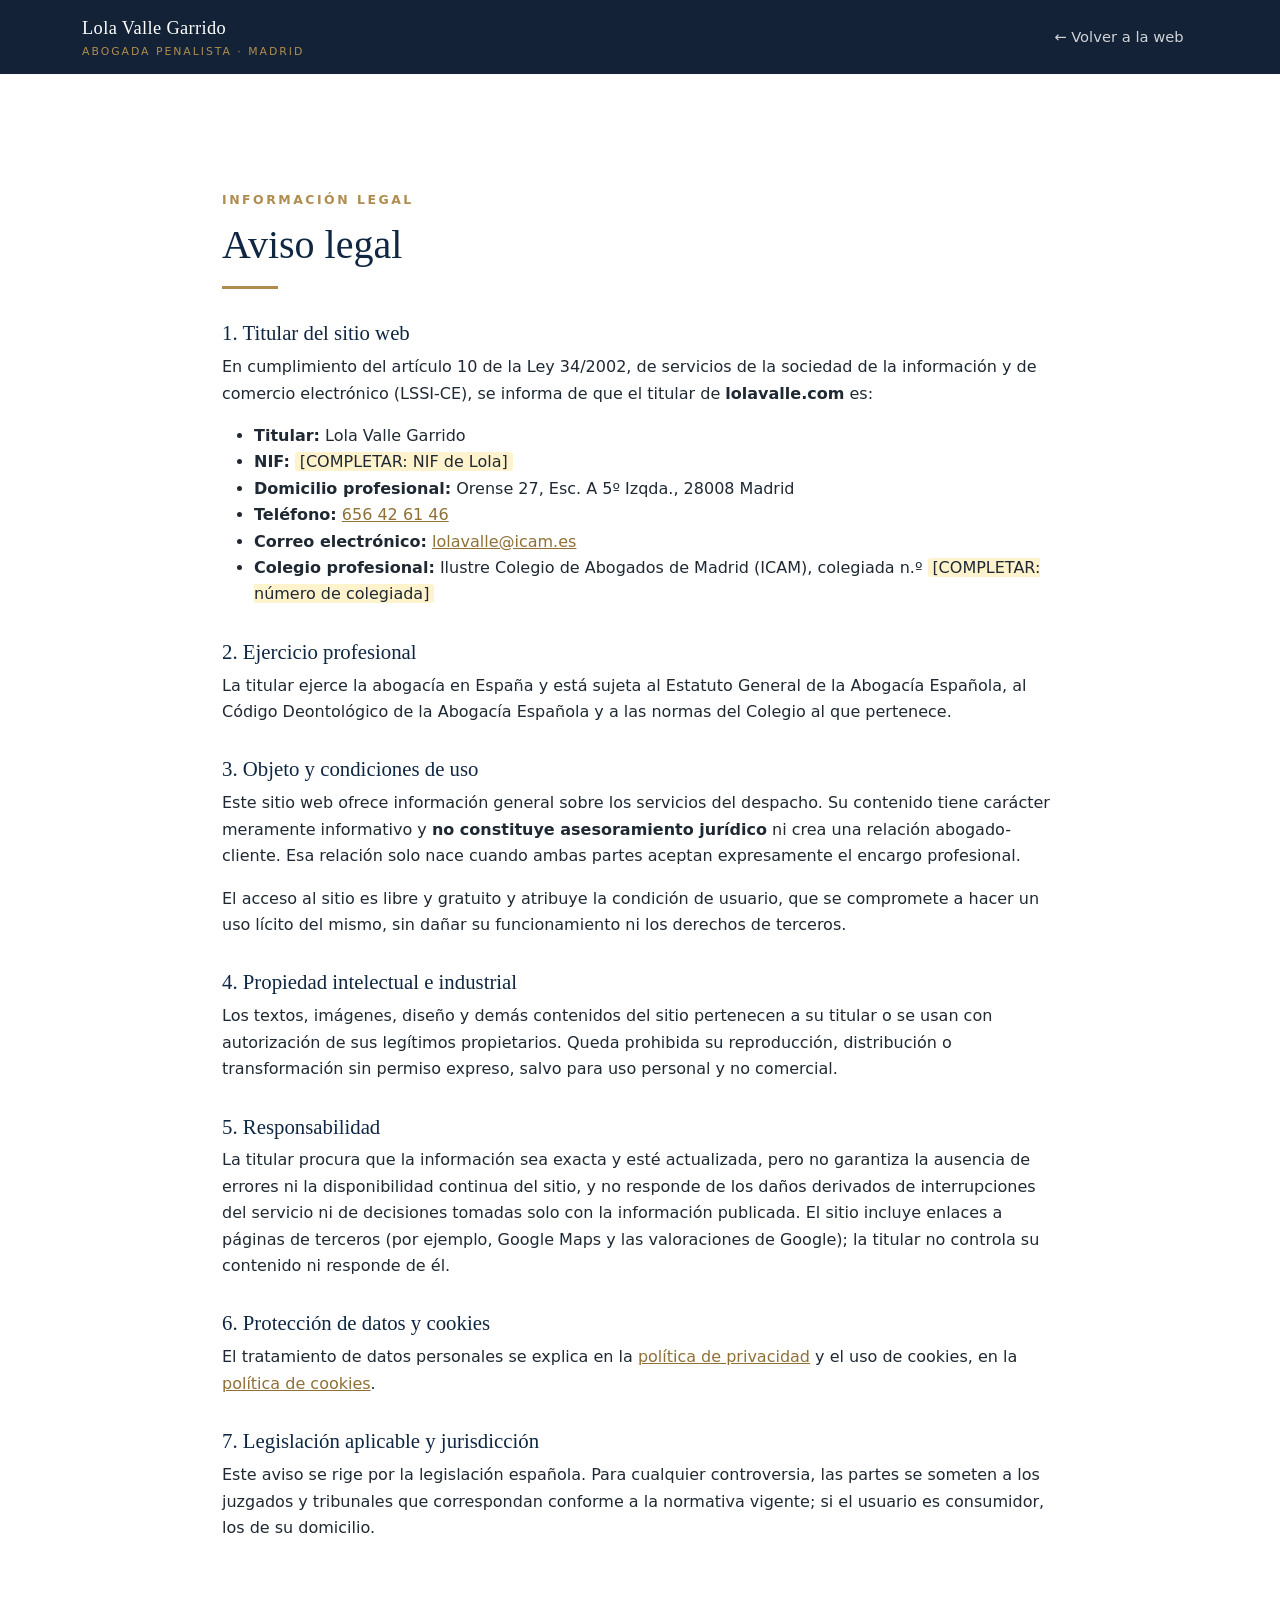
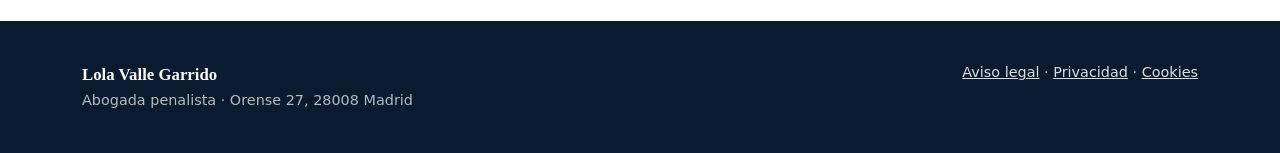
==== aviso-legal.html @ 3a5ec790 "feat: páginas legales (aviso legal, privacidad y cookies) enlazadas desde el pie Borrador con campos" ====
<!DOCTYPE html>
<html lang="es">
<head>
    <meta charset="UTF-8">
    <meta name="viewport" content="width=device-width, initial-scale=1.0">
    <title>Aviso legal | Lola Valle Garrido - Abogada Penalista</title>
    <meta name="description" content="Aviso legal de lolavalle.com: titular, condiciones de uso y responsabilidad.">
    <meta name="robots" content="noindex, follow">
    <meta name="theme-color" content="#0f2742">
    <link rel="canonical" href="https://lolavalle.com/aviso-legal.html" />
    <link href="https://cdn.jsdelivr.net/npm/bootstrap@5.3.9/dist/css/bootstrap.min.css" rel="stylesheet"
          integrity="sha384-yEPZ7jP9S0QKiUQ0m3jjsO4ProIW7wvR9gXkI7JOGa2XVsw53Yke2bsdkBbjmmiX" crossorigin="anonymous">
    <link href="css/style.css" rel="stylesheet">
    <script defer src="https://umami.dvillaj.synology.me/script.js" data-website-id="c3ab261e-1796-4590-8226-f2264c0a287e"></script>
</head>
<body>
    <nav class="navbar site-nav">
        <div class="container">
            <a class="navbar-brand brand" href="index.html">
                Lola Valle Garrido
                <small>Abogada penalista · Madrid</small>
            </a>
            <a class="nav-link" href="index.html">&larr; Volver a la web</a>
        </div>
    </nav>

    <main class="legal-page">
        <div class="container">
            <span class="kicker">Información legal</span>
            <h1>Aviso legal</h1>
            <hr class="rule rule-left">
            <h2>1. Titular del sitio web</h2>
            <p>En cumplimiento del artículo 10 de la Ley 34/2002, de servicios de la sociedad de la información y de comercio
            electrónico (LSSI-CE), se informa de que el titular de <strong>lolavalle.com</strong> es:</p>
            <ul>
                <li><strong>Titular:</strong> Lola Valle Garrido</li>
                <li><strong>NIF:</strong> <span class="pendiente">[COMPLETAR: NIF de Lola]</span></li>
                <li><strong>Domicilio profesional:</strong> Orense 27, Esc. A 5º Izqda., 28008 Madrid</li>
                <li><strong>Teléfono:</strong> <a href="tel:+34656426146">656 42 61 46</a></li>
                <li><strong>Correo electrónico:</strong> <a href="mailto:lolavalle@icam.es">lolavalle@icam.es</a></li>
                <li><strong>Colegio profesional:</strong> Ilustre Colegio de Abogados de Madrid (ICAM), colegiada n.º <span class="pendiente">[COMPLETAR: número de colegiada]</span></li>
            </ul>

            <h2>2. Ejercicio profesional</h2>
            <p>La titular ejerce la abogacía en España y está sujeta al Estatuto General de la Abogacía Española, al Código
            Deontológico de la Abogacía Española y a las normas del Colegio al que pertenece.</p>

            <h2>3. Objeto y condiciones de uso</h2>
            <p>Este sitio web ofrece información general sobre los servicios del despacho. Su contenido tiene carácter meramente
            informativo y <strong>no constituye asesoramiento jurídico</strong> ni crea una relación abogado-cliente. Esa relación
            solo nace cuando ambas partes aceptan expresamente el encargo profesional.</p>
            <p>El acceso al sitio es libre y gratuito y atribuye la condición de usuario, que se compromete a hacer un uso lícito
            del mismo, sin dañar su funcionamiento ni los derechos de terceros.</p>

            <h2>4. Propiedad intelectual e industrial</h2>
            <p>Los textos, imágenes, diseño y demás contenidos del sitio pertenecen a su titular o se usan con autorización de sus
            legítimos propietarios. Queda prohibida su reproducción, distribución o transformación sin permiso expreso, salvo para
            uso personal y no comercial.</p>

            <h2>5. Responsabilidad</h2>
            <p>La titular procura que la información sea exacta y esté actualizada, pero no garantiza la ausencia de errores ni la
            disponibilidad continua del sitio, y no responde de los daños derivados de interrupciones del servicio ni de
            decisiones tomadas solo con la información publicada. El sitio incluye enlaces a páginas de terceros (por ejemplo,
            Google Maps y las valoraciones de Google); la titular no controla su contenido ni responde de él.</p>

            <h2>6. Protección de datos y cookies</h2>
            <p>El tratamiento de datos personales se explica en la <a href="privacidad.html">política de privacidad</a> y el uso
            de cookies, en la <a href="cookies.html">política de cookies</a>.</p>

            <h2>7. Legislación aplicable y jurisdicción</h2>
            <p>Este aviso se rige por la legislación española. Para cualquier controversia, las partes se someten a los juzgados y
            tribunales que correspondan conforme a la normativa vigente; si el usuario es consumidor, los de su domicilio.</p>
        </div>
    </main>

    <footer>
        <div class="container d-flex flex-column flex-md-row justify-content-between gap-3">
            <div>
                <strong>Lola Valle Garrido</strong><br>
                Abogada penalista · Orense 27, 28008 Madrid
            </div>
            <div class="text-md-end">
                <a href="aviso-legal.html">Aviso legal</a> · <a href="privacidad.html">Privacidad</a> · <a href="cookies.html">Cookies</a>
            </div>
        </div>
    </footer>
</body>
</html>
---- css/style.css ----
:root {
    --navy: #0f2742;
    --navy-deep: #0a1a2f;
    --gold: #b08d4f;
    --gold-dark: #8f7036;
    --paper: #f6f4ef;
    --ink: #1f2933;
    --muted: #5f6b7a;
    --line: #e4dfd3;
    --bs-body-font-family: 'Segoe UI', system-ui, -apple-system, Roboto, 'Helvetica Neue', Arial, sans-serif;
    --serif: Georgia, 'Times New Roman', serif;
}
html { scroll-behavior: smooth; scroll-padding-top: 76px; }
body { color: var(--ink); line-height: 1.65; background: #fff; }
h1, h2, h3, h4, .brand { font-family: var(--serif); }
a { color: var(--gold-dark); }

/* Botones */
.btn-gold {
    background: var(--gold);
    border: 1px solid var(--gold);
    color: #fff;
    font-weight: 600;
    padding: .8rem 1.6rem;
    border-radius: 2px;
    letter-spacing: .02em;
}
.btn-gold:hover, .btn-gold:focus { background: var(--gold-dark); border-color: var(--gold-dark); color: #fff; }
.btn-ghost {
    border: 1px solid rgba(255,255,255,.7);
    color: #fff;
    font-weight: 600;
    padding: .8rem 1.6rem;
    border-radius: 2px;
}
.btn-ghost:hover, .btn-ghost:focus { background: #fff; color: var(--navy); }

/* Barra de navegación */
.site-nav { background: rgba(10, 26, 47, .96); backdrop-filter: blur(6px); }
.site-nav .navbar-brand { color: #fff; font-size: 1.15rem; letter-spacing: .02em; }
.site-nav .navbar-brand small { display: block; font-family: var(--bs-body-font-family); font-size: .68rem; letter-spacing: .18em; text-transform: uppercase; color: var(--gold); }
.site-nav .nav-link { color: rgba(255,255,255,.8); font-size: .92rem; padding: .5rem .9rem; }
.site-nav .nav-link:hover, .site-nav .nav-link.active { color: #fff; }
.site-nav .nav-link.active { box-shadow: inset 0 -2px 0 var(--gold); }
.navbar-toggler { border-color: rgba(255,255,255,.4); }
.navbar-toggler-icon { filter: invert(1); }

/* Portada */
.hero {
    position: relative;
    padding: 9rem 0 6rem;
    color: #fff;
    background:
        linear-gradient(100deg, rgba(10,26,47,.94) 0%, rgba(10,26,47,.78) 55%, rgba(10,26,47,.35) 100%),
        url('../images/header-880.webp') center / cover no-repeat;
}
@media (max-width: 767.98px) {
    .hero {
        background-image:
            linear-gradient(100deg, rgba(10,26,47,.94) 0%, rgba(10,26,47,.78) 55%, rgba(10,26,47,.35) 100%),
            url('../images/header-480.webp');
    }
}
.kicker { text-transform: uppercase; letter-spacing: .2em; font-size: .78rem; color: var(--gold); font-weight: 600; }
.hero h1 { font-size: clamp(2rem, 4.6vw, 3.4rem); line-height: 1.15; font-weight: 700; max-width: 18ch; margin: .75rem 0 1.25rem; }
.hero .lead { max-width: 52ch; color: rgba(255,255,255,.88); font-size: 1.15rem; }
.hero-note { color: rgba(255,255,255,.75); font-size: .9rem; margin-top: 1.1rem; }

/* Franja de confianza */
.trust { background: var(--navy); color: #fff; }
.trust-item { padding: 1.5rem 1rem; text-align: center; }
.trust-item strong { display: block; font-family: var(--serif); font-size: 1.05rem; color: #fff; }
.trust-item span { font-size: .88rem; color: rgba(255,255,255,.7); }
@media (min-width: 768px) { .trust-item + .trust-item { border-left: 1px solid rgba(255,255,255,.14); } }

/* Secciones */
section { padding: 5rem 0; }
.section-alt { background: var(--paper); }
.section-head { max-width: 44rem; margin: 0 auto 3rem; text-align: center; }
.section-head h2 { font-size: clamp(1.7rem, 3vw, 2.3rem); color: var(--navy); margin-top: .5rem; }
.section-head p { color: var(--muted); }
.rule { width: 56px; height: 3px; background: var(--gold); margin: 1.1rem auto 0; border: 0; opacity: 1; }

/* Tarjetas de áreas */
.area-card {
    height: 100%;
    background: #fff;
    border: 1px solid var(--line);
    border-top: 3px solid var(--gold);
    border-radius: 2px;
    padding: 2rem 1.75rem;
    transition: transform .2s ease, box-shadow .2s ease;
}
.area-card:hover { transform: translateY(-4px); box-shadow: 0 14px 30px rgba(15,39,66,.1); }
.area-card .icon { width: 48px; height: 48px; color: var(--gold); margin-bottom: 1rem; }
.area-card h3 { font-size: 1.35rem; color: var(--navy); }
.area-card p { color: var(--muted); font-size: .96rem; }
.check-list { list-style: none; padding: 0; margin: 1.25rem 0 0; }
.check-list li { position: relative; padding: .35rem 0 .35rem 1.6rem; font-size: .96rem; }
.check-list li::before {
    content: ""; position: absolute; left: 0; top: .78rem; width: 12px; height: 7px;
    border-left: 2px solid var(--gold); border-bottom: 2px solid var(--gold); transform: rotate(-45deg);
}

/* Defensa y acusación */
.role-card { background: var(--navy); color: #fff; border-radius: 2px; padding: 2.25rem; height: 100%; }
.role-card.alt { background: #fff; color: var(--ink); border: 1px solid var(--line); }
.role-card h3 { font-size: 1.5rem; margin: .4rem 0 1rem; }
.role-card p { margin: 0; opacity: .92; }
.role-card .kicker { color: var(--gold); }
.role-card.alt h3 { color: var(--navy); }

/* Otras especialidades */
.chips { display: flex; flex-wrap: wrap; gap: .6rem; justify-content: center; }
.chip { background: #fff; border: 1px solid var(--line); border-radius: 999px; padding: .5rem 1.15rem; font-size: .95rem; color: var(--navy); }

/* Medios */
.media-card { background: #fff; border: 1px solid var(--line); border-radius: 2px; height: 100%; display: flex; flex-direction: column; }
.media-card .body { padding: 1.5rem; flex: 1; }
.media-card .tag { font-size: .72rem; text-transform: uppercase; letter-spacing: .14em; color: var(--gold-dark); font-weight: 600; }
.media-card h3 { font-size: 1.15rem; color: var(--navy); margin: .4rem 0 .75rem; }
.media-card p { font-size: .92rem; color: var(--muted); margin: 0; }
.media-card iframe { display: block; width: 100%; height: 166px; border: 0; }
.sc-credit { font-size: 10px; color: #aaa; padding: .4rem 1rem; overflow: hidden; white-space: nowrap; text-overflow: ellipsis; }
.sc-credit a { color: #aaa; text-decoration: none; }

/* Contacto */
.contact-card { background: var(--navy); color: #fff; border-radius: 2px; padding: 2.25rem; height: 100%; }
.contact-card h3 { font-size: 1.5rem; }
.contact-card a { color: #fff; }
.contact-line { display: flex; gap: .9rem; align-items: flex-start; margin-top: 1.4rem; }
.contact-line svg { flex: none; margin-top: .25rem; fill: var(--gold); }
.contact-line small { display: block; text-transform: uppercase; letter-spacing: .12em; font-size: .7rem; color: rgba(255,255,255,.6); }
.form-panel { background: #fff; border: 1px solid var(--line); border-radius: 2px; padding: 2.25rem; }
.form-label { font-weight: 600; font-size: .9rem; color: var(--navy); }
.form-control { border-radius: 2px; padding: .7rem .9rem; border-color: #cfc9ba; }
.form-control:focus { border-color: var(--gold); box-shadow: 0 0 0 .2rem rgba(176,141,79,.2); }
.required-field::after { content: " *"; color: #b42318; }
#formError { display: none; }

/* Pie */
footer { background: var(--navy-deep); color: rgba(255,255,255,.7); padding: 2.5rem 0; font-size: .9rem; }
footer strong { color: #fff; font-family: var(--serif); font-size: 1.05rem; }
footer a { color: rgba(255,255,255,.85); }

/* Botón de llamada flotante en móvil */
.call-fab {
    position: fixed; right: 1rem; bottom: 1rem; z-index: 1030;
    display: none; align-items: center; gap: .5rem;
    background: var(--gold); color: #fff; font-weight: 600; text-decoration: none;
    padding: .8rem 1.2rem; border-radius: 999px; box-shadow: 0 8px 20px rgba(0,0,0,.3);
}
.call-fab:hover { color: #fff; background: var(--gold-dark); }
@media (max-width: 767.98px) {
    .call-fab { display: inline-flex; }
    .hero { padding: 7rem 0 4rem; }
    section { padding: 3.5rem 0; }
}
@media (prefers-reduced-motion: reduce) {
    html { scroll-behavior: auto; }
    .area-card { transition: none; }
}

/* Páginas legales */
.legal-page { padding: 7rem 0 4rem; max-width: 860px; margin: 0 auto; }
.legal-page h1 { color: var(--navy); font-size: clamp(1.8rem, 3.5vw, 2.5rem); margin-top: .5rem; }
.legal-page h2 { color: var(--navy); font-size: 1.3rem; margin-top: 2rem; }
.legal-page .rule-left { margin-left: 0; }
.legal-page .pendiente { background: #fff3cd; padding: 0 .3rem; border-radius: 3px; }
.form-legal { font-size: .85rem; color: var(--muted); margin: .75rem 0 0; }
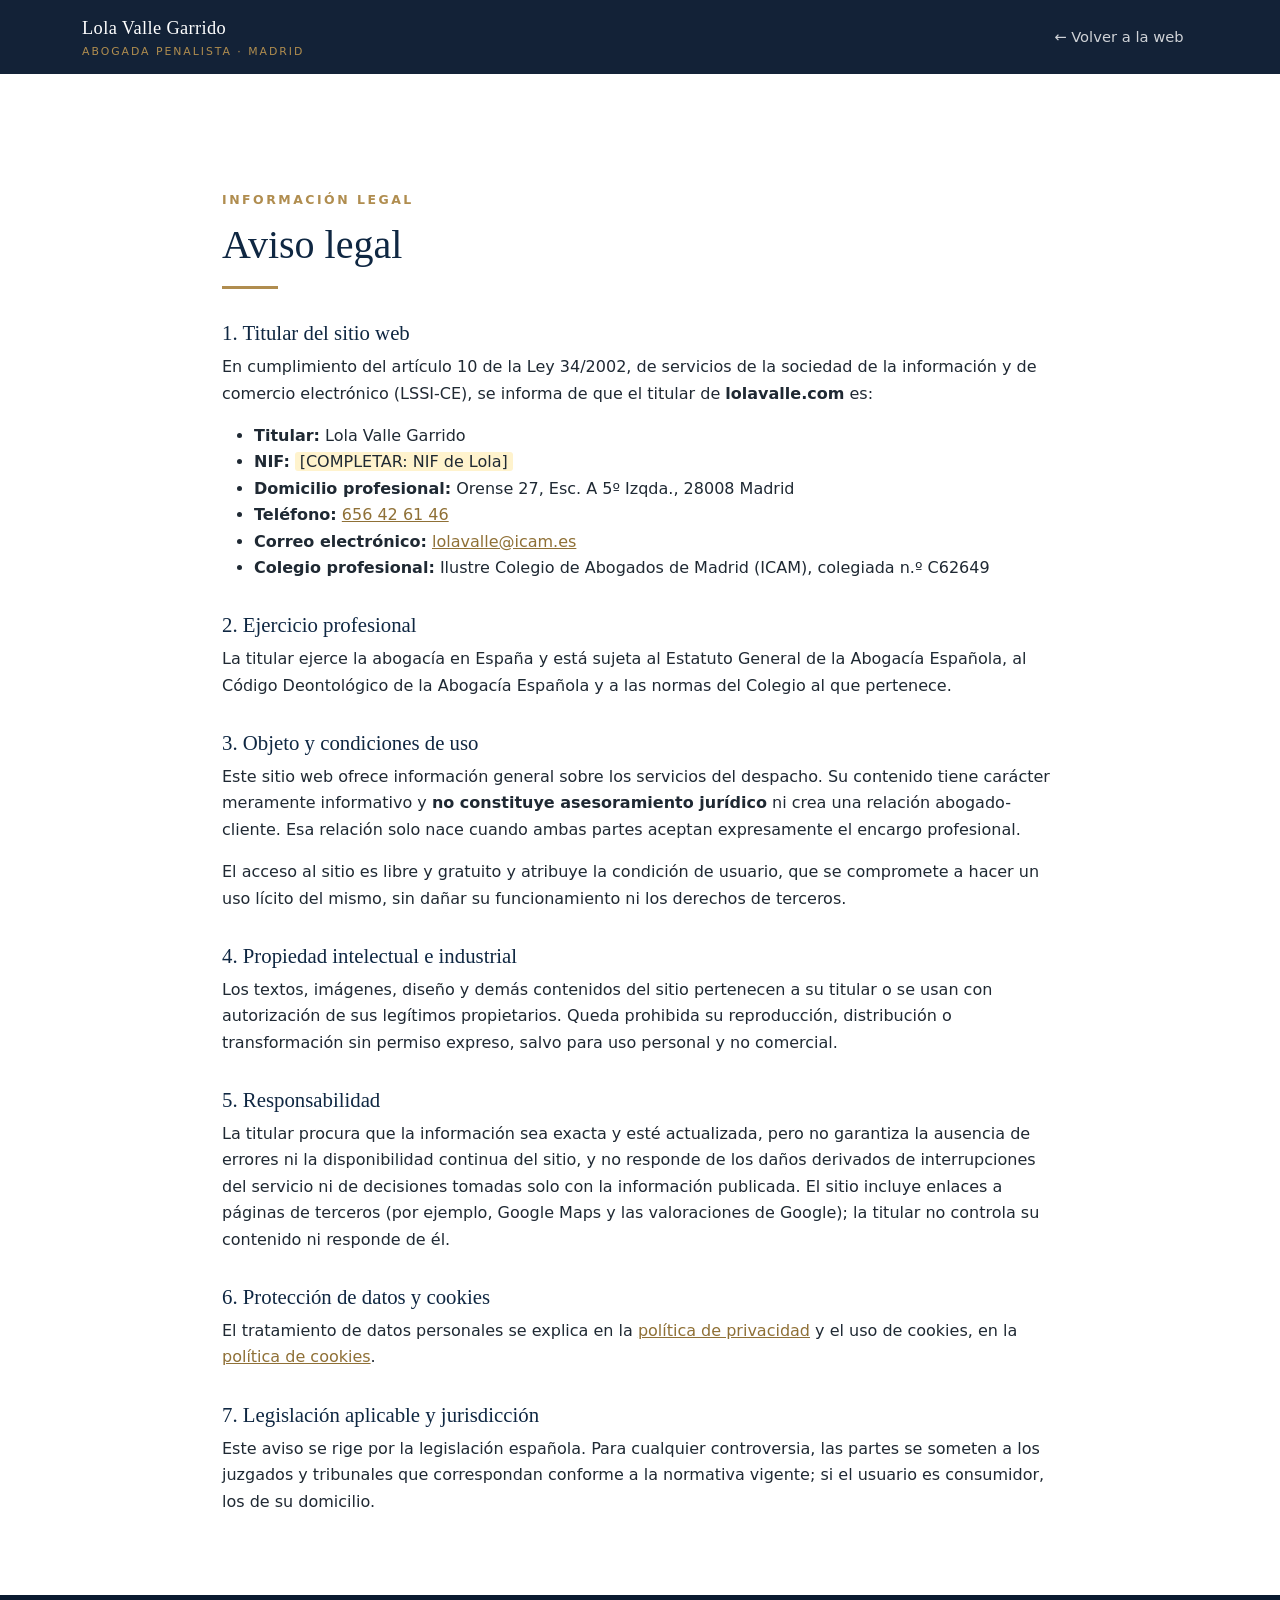
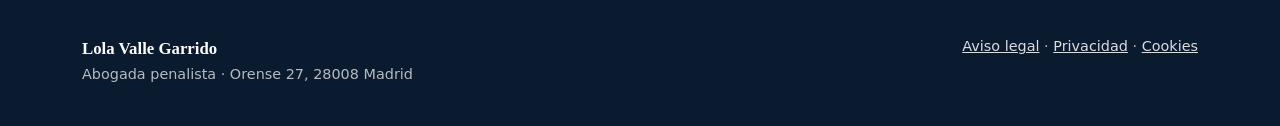
==== commit 23c7e487: "feat: número de colegiada en el aviso legal Co-Authored-By: Claude Sonnet 5.5 <noreply@anthropic.com" ====
--- a/aviso-legal.html
+++ b/aviso-legal.html
@@ -38,7 +38,7 @@
                 <li><strong>Domicilio profesional:</strong> Orense 27, Esc. A 5º Izqda., 28008 Madrid</li>
                 <li><strong>Teléfono:</strong> <a href="tel:+34656426146">656 42 61 46</a></li>
                 <li><strong>Correo electrónico:</strong> <a href="mailto:lolavalle@icam.es">lolavalle@icam.es</a></li>
-                <li><strong>Colegio profesional:</strong> Ilustre Colegio de Abogados de Madrid (ICAM), colegiada n.º <span class="pendiente">[COMPLETAR: número de colegiada]</span></li>
+                <li><strong>Colegio profesional:</strong> Ilustre Colegio de Abogados de Madrid (ICAM), colegiada n.º C62649</li>
             </ul>
 
             <h2>2. Ejercicio profesional</h2>
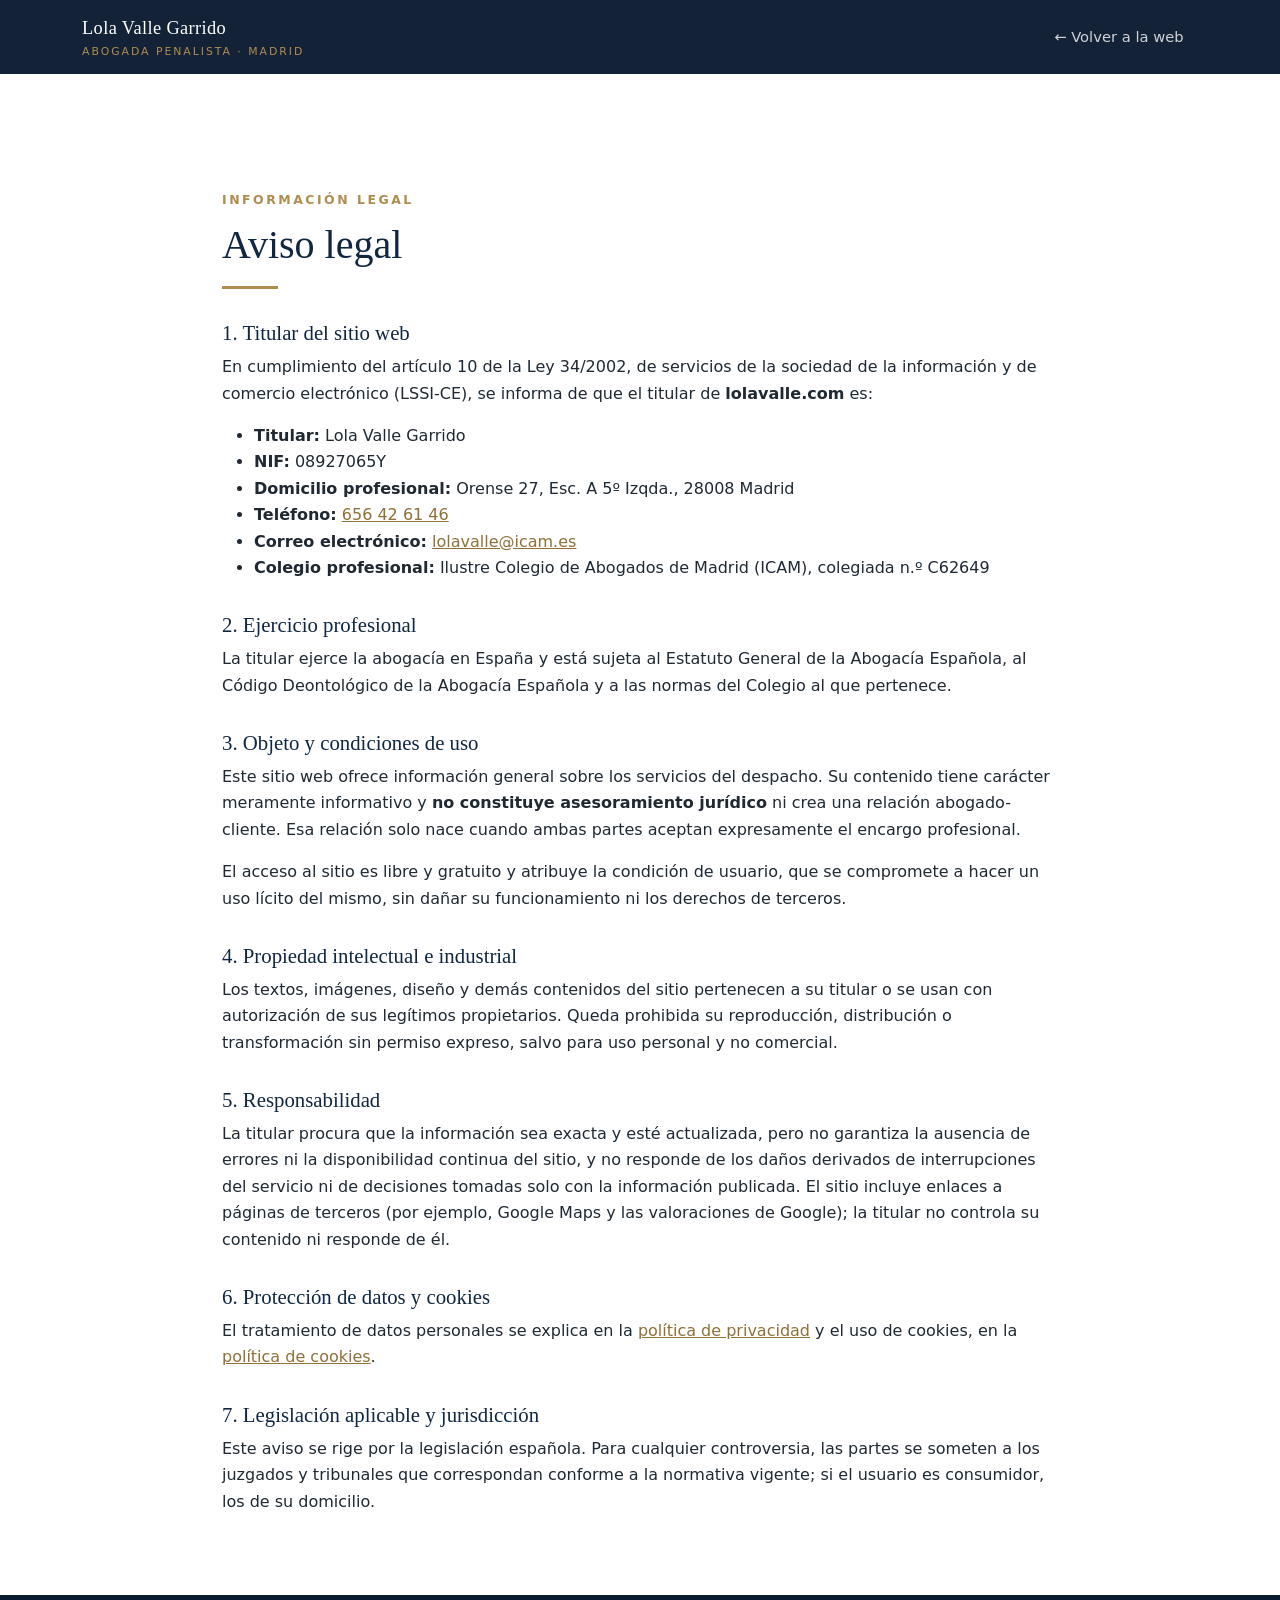
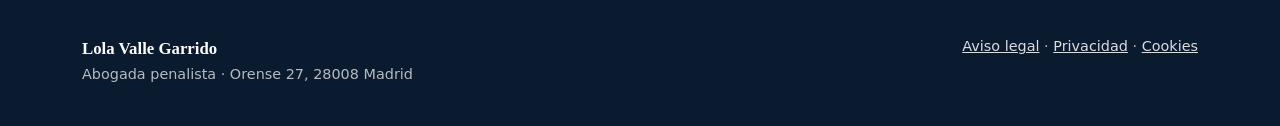
==== commit 0f3d232d: "feat: NIF, plazo de conservación y fecha de revisión en las páginas legales Co-Authored-By: Claude S" ====
--- a/aviso-legal.html
+++ b/aviso-legal.html
@@ -34,7 +34,7 @@
             electrónico (LSSI-CE), se informa de que el titular de <strong>lolavalle.com</strong> es:</p>
             <ul>
                 <li><strong>Titular:</strong> Lola Valle Garrido</li>
-                <li><strong>NIF:</strong> <span class="pendiente">[COMPLETAR: NIF de Lola]</span></li>
+                <li><strong>NIF:</strong> 08927065Y</li>
                 <li><strong>Domicilio profesional:</strong> Orense 27, Esc. A 5º Izqda., 28008 Madrid</li>
                 <li><strong>Teléfono:</strong> <a href="tel:+34656426146">656 42 61 46</a></li>
                 <li><strong>Correo electrónico:</strong> <a href="mailto:lolavalle@icam.es">lolavalle@icam.es</a></li>
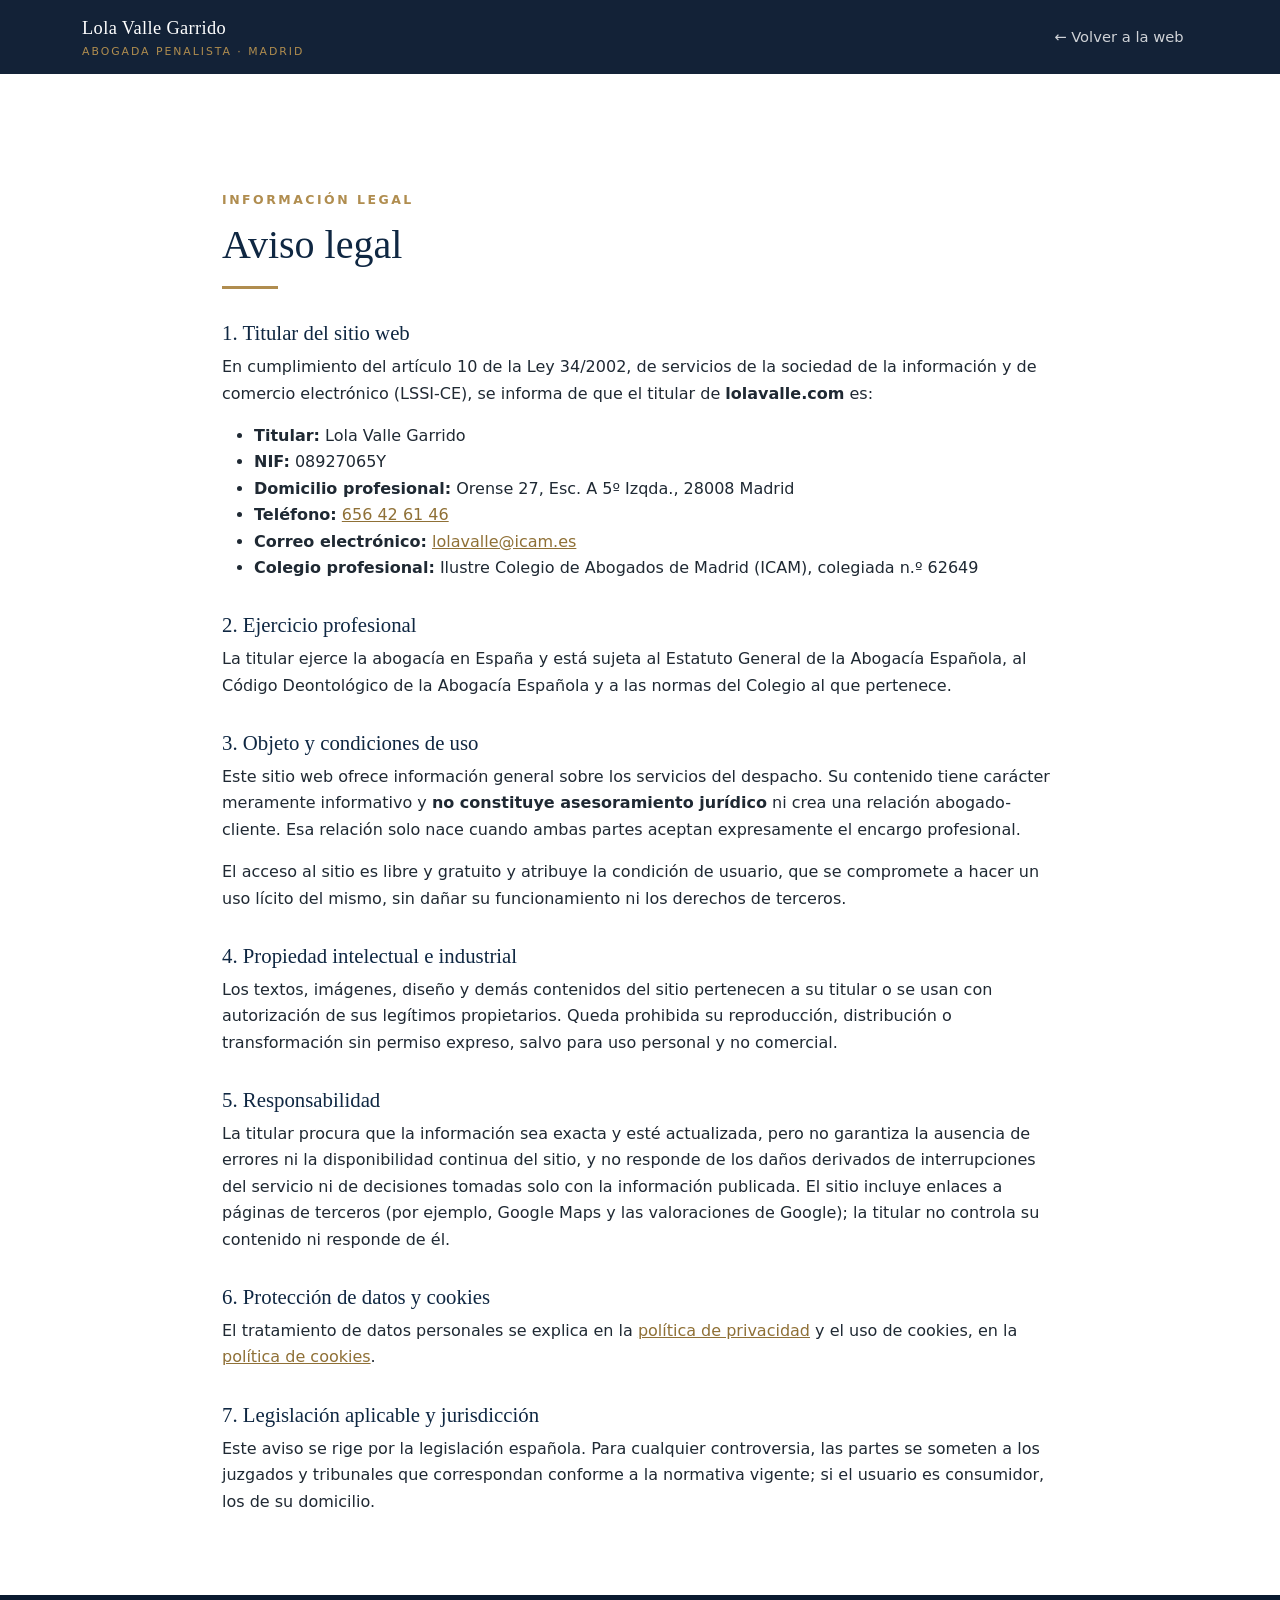
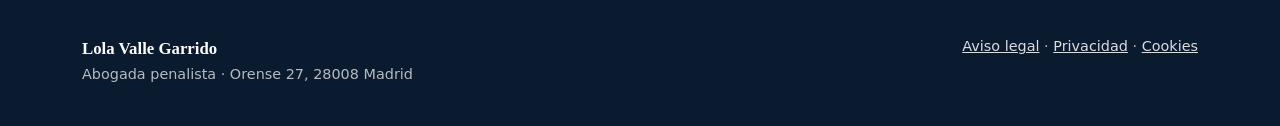
==== commit 4c4455e4: "fix: número de colegiada sin prefijo Co-Authored-By: Claude Sonnet 5.5 <noreply@anthropic.com>" ====
--- a/aviso-legal.html
+++ b/aviso-legal.html
@@ -38,7 +38,7 @@
                 <li><strong>Domicilio profesional:</strong> Orense 27, Esc. A 5º Izqda., 28008 Madrid</li>
                 <li><strong>Teléfono:</strong> <a href="tel:+34656426146">656 42 61 46</a></li>
                 <li><strong>Correo electrónico:</strong> <a href="mailto:lolavalle@icam.es">lolavalle@icam.es</a></li>
-                <li><strong>Colegio profesional:</strong> Ilustre Colegio de Abogados de Madrid (ICAM), colegiada n.º C62649</li>
+                <li><strong>Colegio profesional:</strong> Ilustre Colegio de Abogados de Madrid (ICAM), colegiada n.º 62649</li>
             </ul>
 
             <h2>2. Ejercicio profesional</h2>
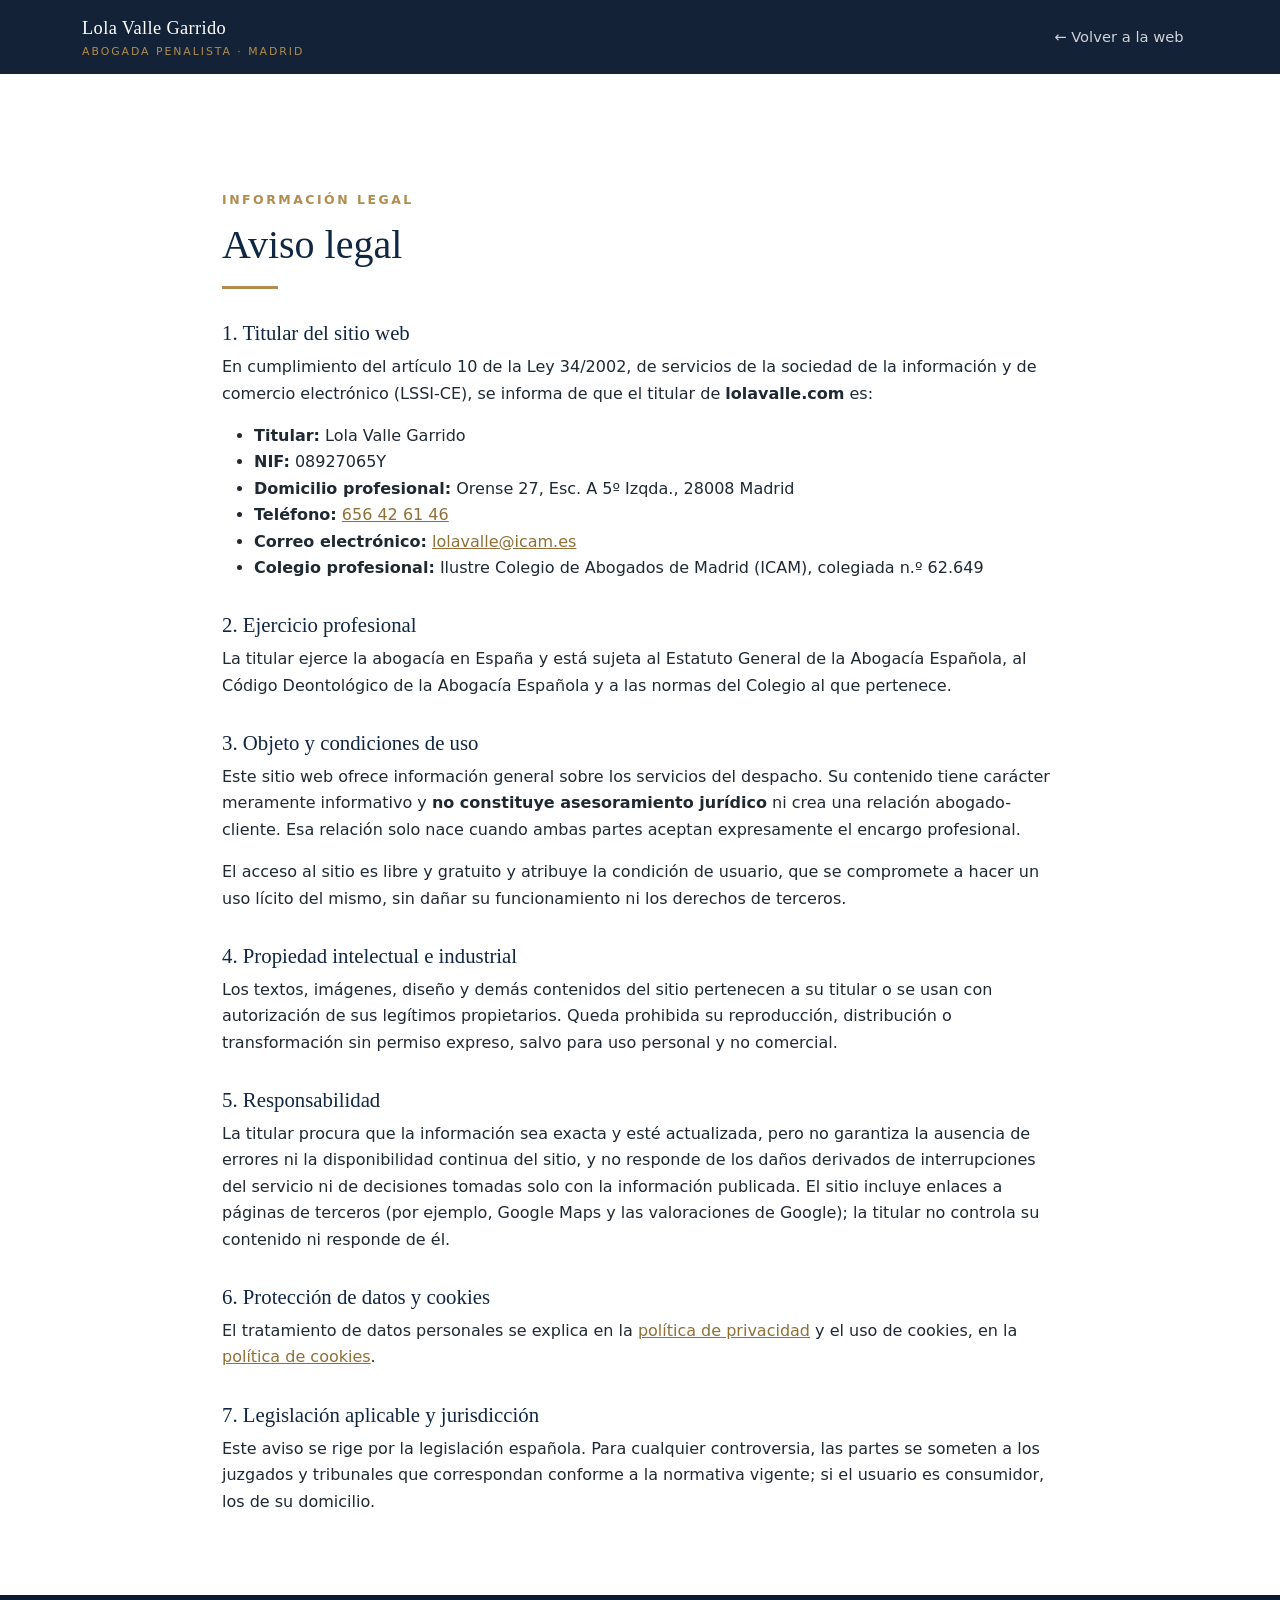
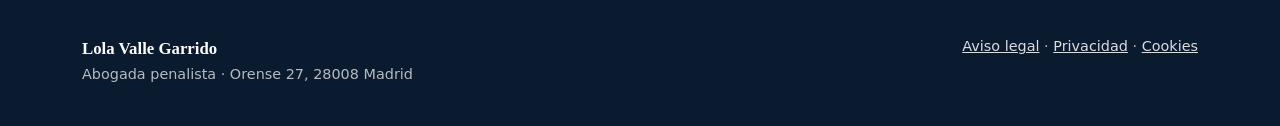
==== commit 36f3e5e8: "fix: separador de miles en el número de colegiada Co-Authored-By: Claude Sonnet 5.5 <noreply@anthrop" ====
--- a/aviso-legal.html
+++ b/aviso-legal.html
@@ -38,7 +38,7 @@
                 <li><strong>Domicilio profesional:</strong> Orense 27, Esc. A 5º Izqda., 28008 Madrid</li>
                 <li><strong>Teléfono:</strong> <a href="tel:+34656426146">656 42 61 46</a></li>
                 <li><strong>Correo electrónico:</strong> <a href="mailto:lolavalle@icam.es">lolavalle@icam.es</a></li>
-                <li><strong>Colegio profesional:</strong> Ilustre Colegio de Abogados de Madrid (ICAM), colegiada n.º 62649</li>
+                <li><strong>Colegio profesional:</strong> Ilustre Colegio de Abogados de Madrid (ICAM), colegiada n.º 62.649</li>
             </ul>
 
             <h2>2. Ejercicio profesional</h2>
